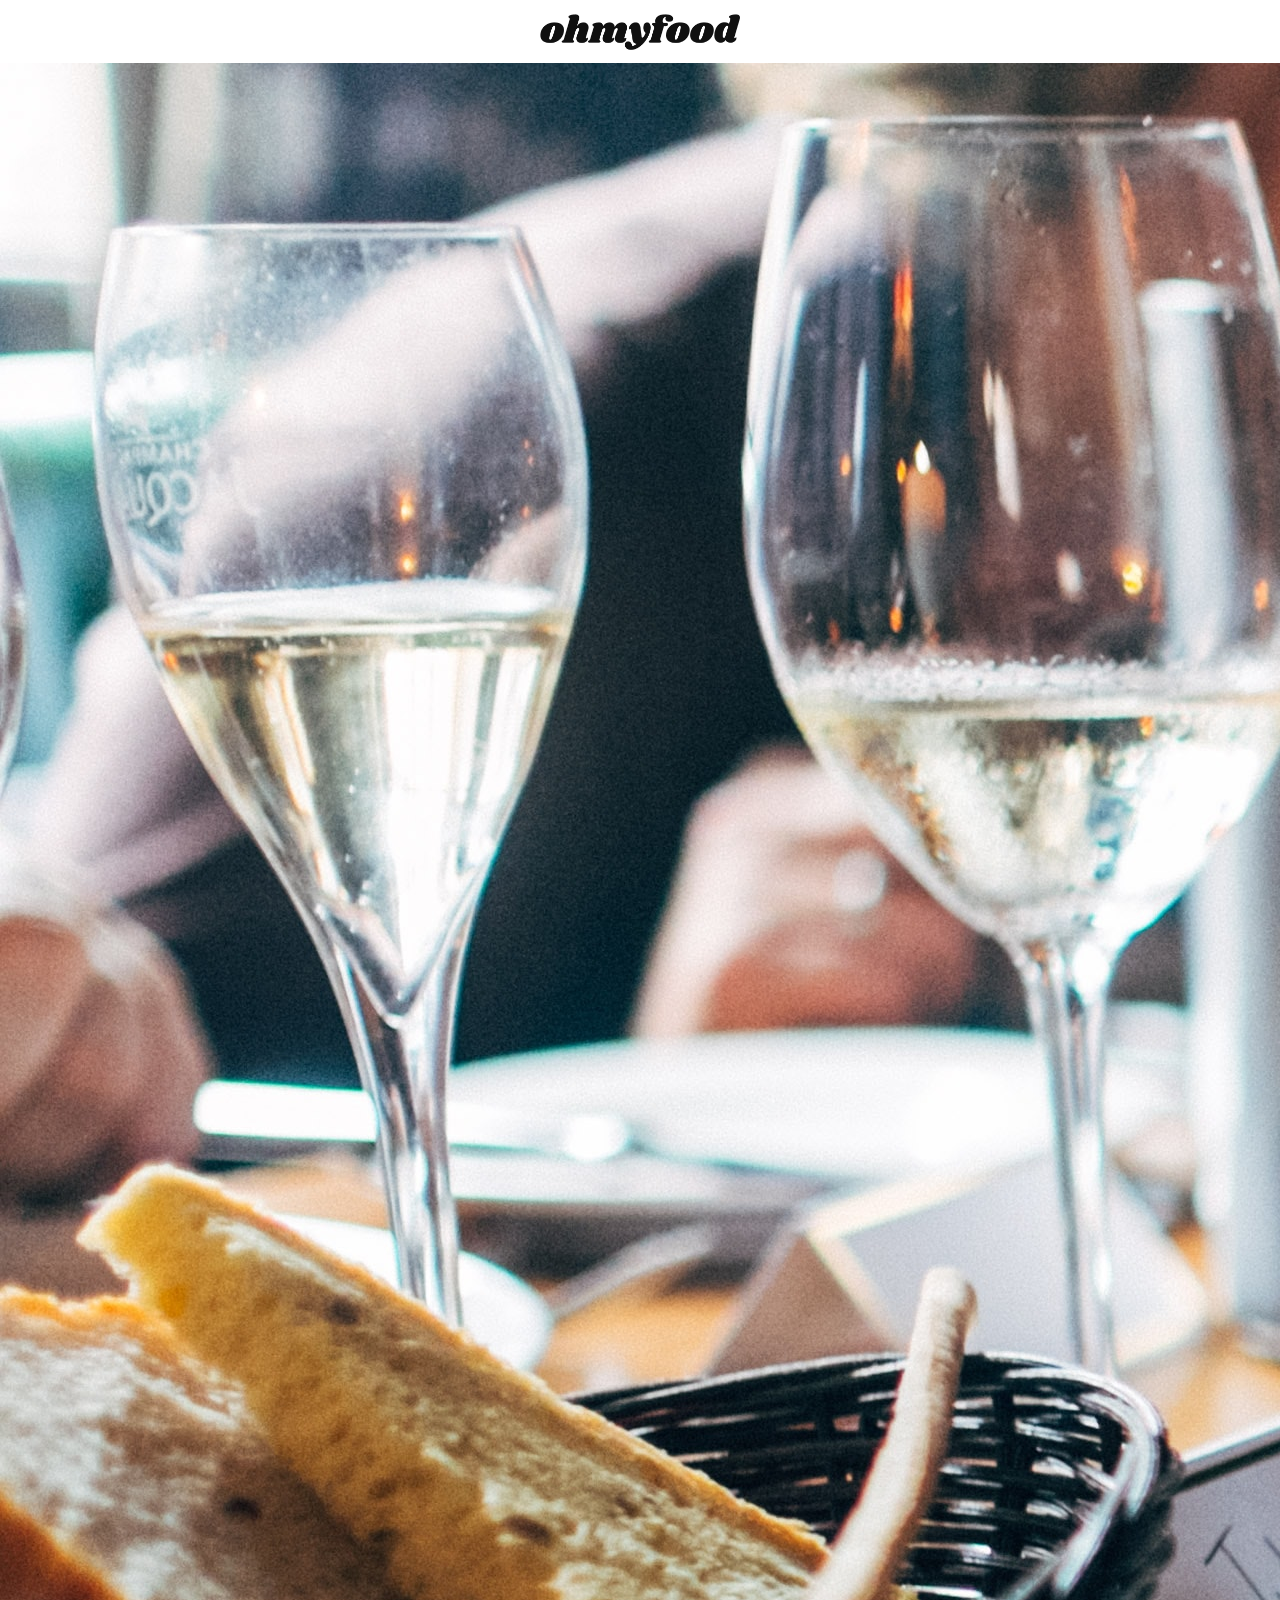
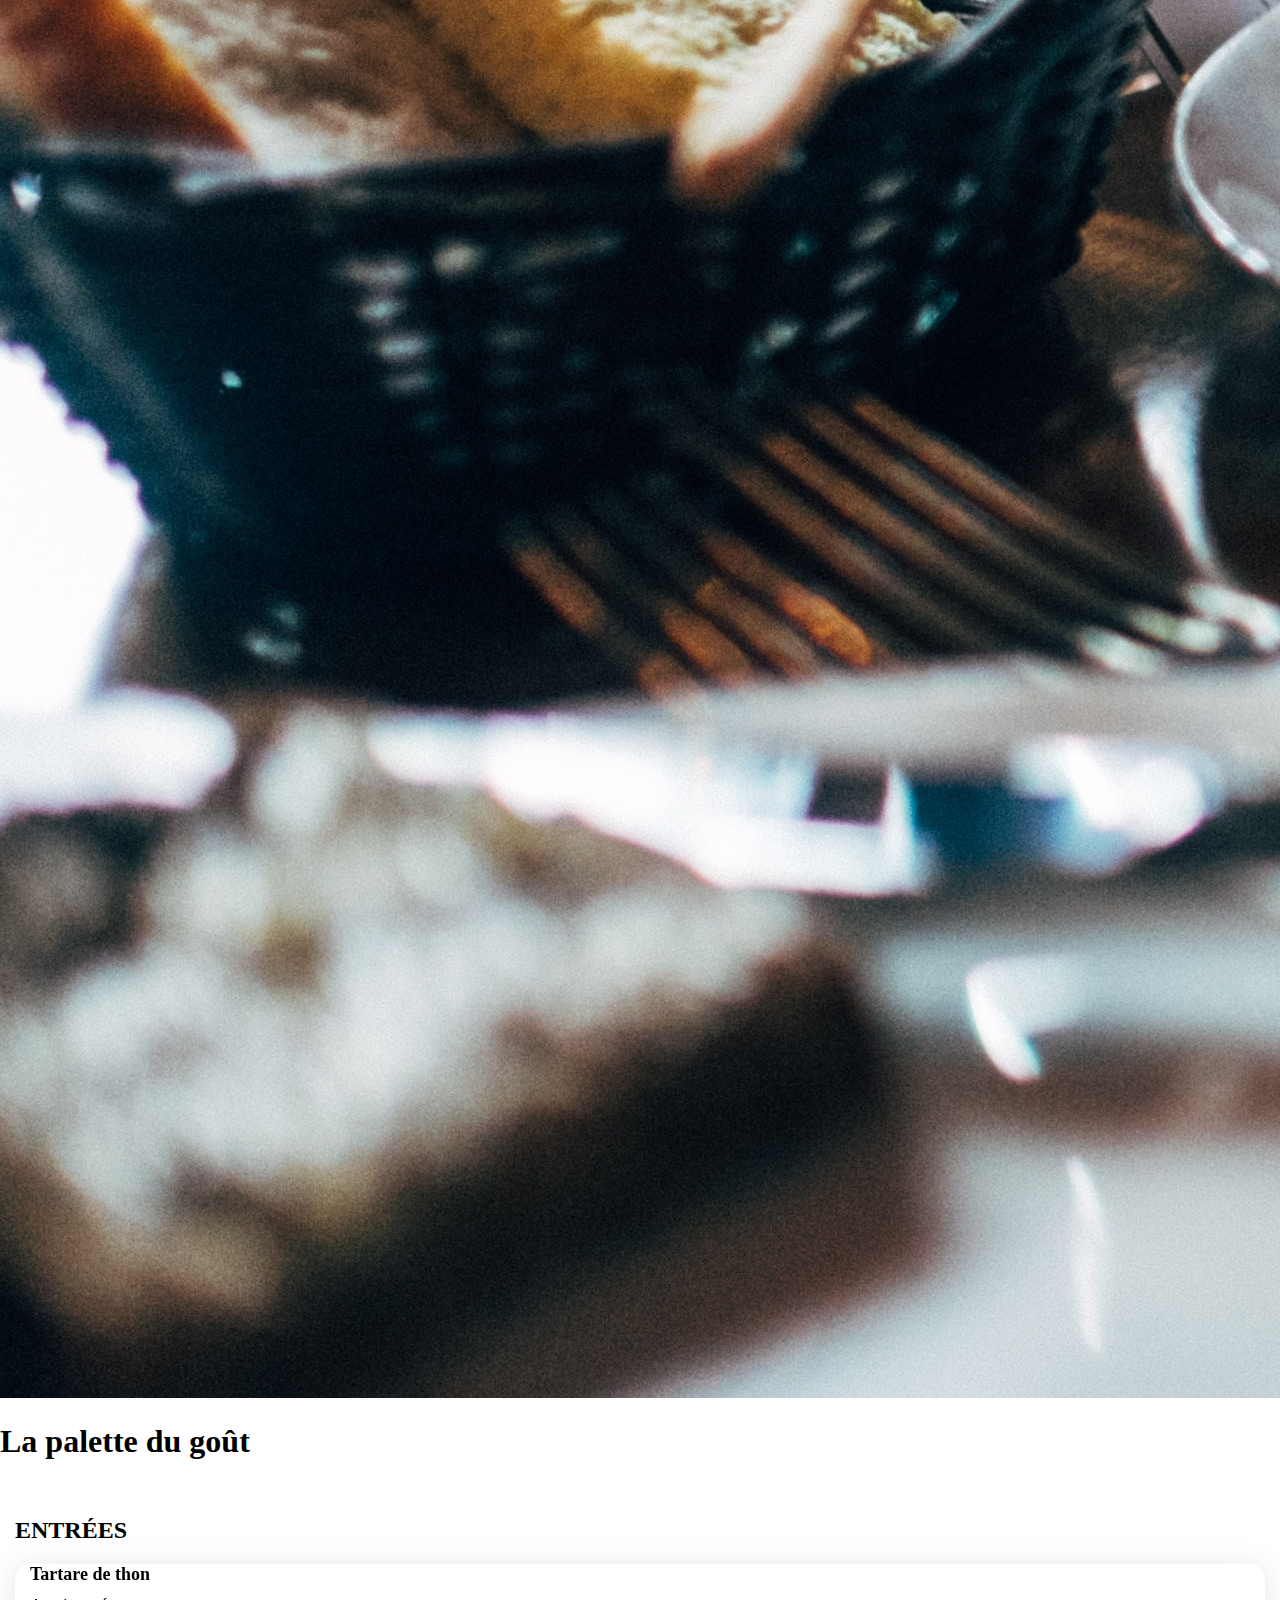
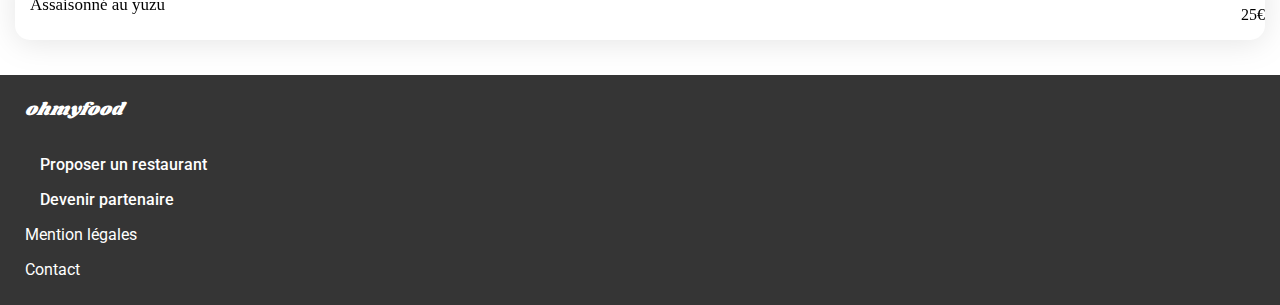
==== menu1.html @ a9d4632d "Restructuration des fichiers du projet et progression" ====
<!DOCTYPE html>
<html lang="fr">
    <head>
        <meta charset="UTF-8">
        <meta name="viewport" content="width=device-width, initial-scale=1.0">
        <title>ohmyfood</title>
        <link rel="preconnect" href="https://fonts.googleapis.com">
        <link rel="preconnect" href="https://fonts.gstatic.com" crossorigin>
        <link href="https://fonts.googleapis.com/css2?family=Roboto:wght@300;500;700&family=Shrikhand&display=swap" rel="stylesheet">
        <link rel="stylesheet" href="https://cdnjs.cloudflare.com/ajax/libs/font-awesome/6.2.1/css/all.min.css"
                integrity="sha512-MV7K8+y+gLIBoVD59lQIYicR65iaqukzvf/nwasF0nqhPay5w/9lJmVM2hMDcnK1OnMGCdVK+iQrJ7lzPJQd1w=="
                crossorigin="anonymous" referrerpolicy="no-referrer">
        <link rel="stylesheet" href="sass/style_menu.css">
        <link rel="stylesheet" href="sass/style_shared.css">   
    </head>
    <body>
        <div class="main-container">
            <header class="header">
                <nav class="header__nav">
                    <a href="index.html"><i class="fa-solid fa-arrow-left"></i></a>
                    <!-- Rajouter fleche icone puis transformer en lien vers index puis flex row -->
                </nav>
                
                <div class="header__logo">
                    <img src="Images+et+textes+Ohmyfood/Images et textes Ohmyfood/images/logo/ohmyfood.png" alt="logo ohmyfood">
                </div>

            </header>
            <main>
                <img class="photo-menu" src="Images+et+textes+Ohmyfood/Images et textes Ohmyfood/images/restaurants/jay-wennington-N_Y88TWmGwA-unsplash.jpg" alt="photo d'un plat du restaurant">
                <div class="menu">
                    <div class="menu__presentation">
                        <h1 class="menu__title">La palette du goût</h1>
                        <i class="fa-regular fa-heart heart-icon"></i>
                    </div>
                    <section class="entrees">
                        <h2 class="entrees-title">ENTRÉES</h2>
                        <div class="card">
                            <h3 class="card-title">Tartare de thon</h3>
                            <div class="card-info">
                                <p class="card-subtitle">Assaisonné au yuzu</p>
                                <p class="card-price">25€</p>
                            </div>
                        </div>

                    </section>



                </div>

            </main>
            <footer class="footer">
                <div class="footer__flex-direction">
                    <article class="footer__article">
                        <h2 class="footer__title">ohmyfood</h2>
                        <p class="footer__subtitle"><i class="fa-solid fa-utensils footer__icon"></i>Proposer un restaurant</p>
                        <p class="footer__subtitle"><i class="fa-solid fa-handshake-angle footer__icon"></i>Devenir partenaire</p>
                        <p>Mention légales</p>
                        <p><a class="contact" href="mailto:ohmyfood@gmail.com">Contact</a></p>
                    </article>
                </div>
            </footer>



        </div>
    </body>
</html>
---- sass/style_menu.css ----
.header__logo {
  display: flex;
  justify-content: center;
  height: 63px;
  align-items: center;
}
.header__logo img {
  height: 36px;
  width: 200px;
}

section {
  padding: 15px;
}

.card {
  background-color: white;
  border-radius: 15px;
  box-sizing: content-box;
  filter: drop-shadow(0px 3px 15px rgba(0, 0, 0, 0.1));
  margin-bottom: 20px;
  padding-left: 15px;
}
.card .card-title {
  margin-top: 10px;
  margin-bottom: 5px;
  font-size: 18px;
  font-weight: 700;
}
.card .card-subtitle {
  margin-top: 5px;
  margin-bottom: 5px;
  font-size: 17px;
  font-weight: 300;
}
.card .card-info {
  display: flex;
  justify-content: space-between;
}/*# sourceMappingURL=style_menu.css.map */
---- sass/style_shared.css ----
body {
  margin: 0px;
  height: 100%;
}

.main-container {
  width: 100%;
  max-width: 1440px;
  min-width: 320px;
  box-sizing: border-box;
}

a {
  text-decoration: none;
  color: black;
}
a:visited {
  color: black;
}

.heart-icon {
  font-size: 22px;
}

.footer {
  background-color: #353535;
  color: white;
  padding: 22px;
  padding-bottom: 10px;
  padding-left: 25px;
}
.footer__title {
  font-family: "Shrikhand", cursive;
  font-size: 18px;
  font-style: italic;
  font-weight: 400;
  margin: 0px;
  padding-bottom: 16px;
}
.footer .footer__subtitle {
  font-family: "Roboto", sans-serif;
  font-size: 16px;
  font-weight: 500;
}
.footer p {
  font-family: "Roboto", sans-serif;
  font-size: 16px;
  font-weight: 400;
}
.footer a {
  color: white;
}
.footer a:visited {
  color: white;
}
.footer__icon {
  padding-right: 15px;
  height: 13px;
  width: 12px;
}

.button {
  background: linear-gradient(to top, #9356DC, #FF79DA);
  border-radius: 25px;
  color: white;
  padding: 15px 20px;
}
.button:visited {
  color: white;
}/*# sourceMappingURL=style_shared.css.map */
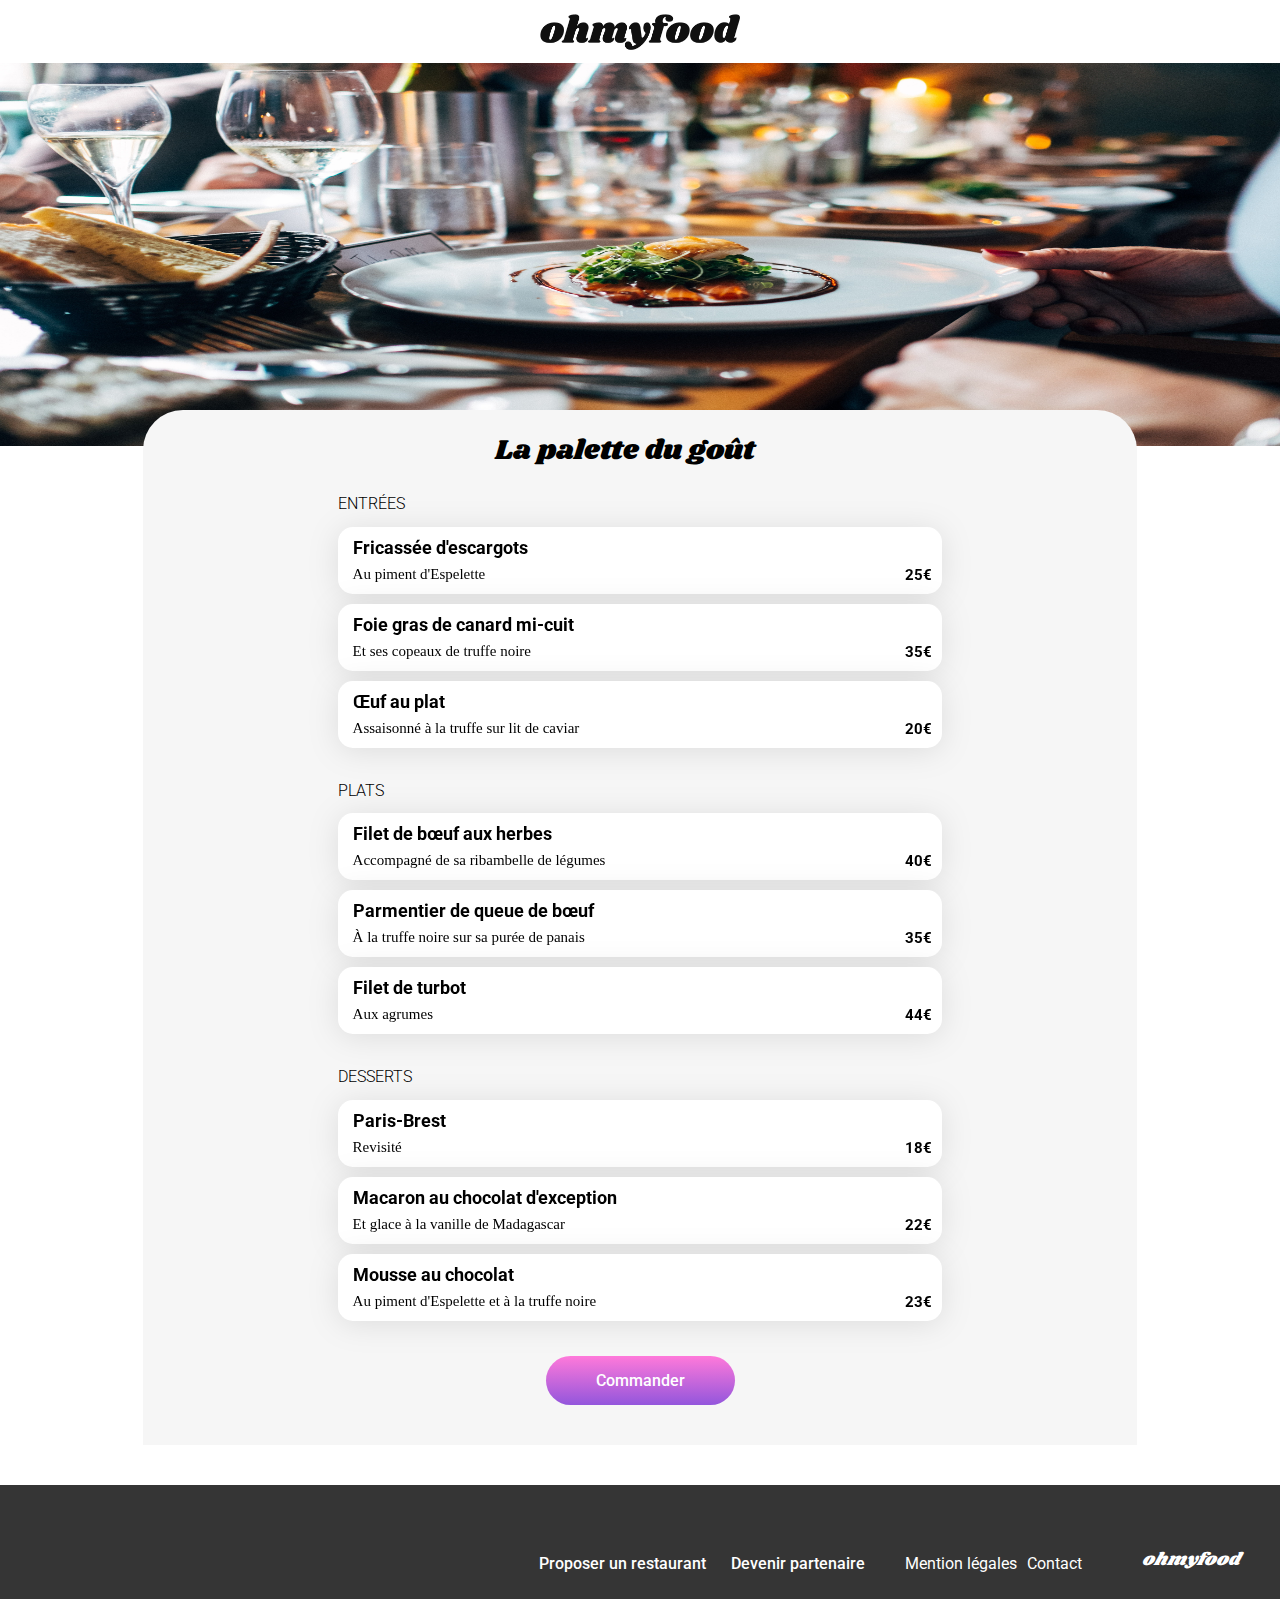
==== commit e3f0ad04: "Version majoritairement complete et debug avant animation" ====
--- a/menu1.html
+++ b/menu1.html
@@ -17,49 +17,112 @@
         <div class="main-container">
             <header class="header">
                 <nav class="header__nav">
-                    <a href="index.html"><i class="fa-solid fa-arrow-left"></i></a>
-                    <!-- Rajouter fleche icone puis transformer en lien vers index puis flex row -->
+                    <a href="index.html"><i class="fa-solid fa-arrow-left"></i> </a>
+                    
                 </nav>
                 
                 <div class="header__logo">
-                    <img src="Images+et+textes+Ohmyfood/Images et textes Ohmyfood/images/logo/ohmyfood.png" alt="logo ohmyfood">
+                    <img src="Images+et+textes+Ohmyfood/Images_et_textes_Ohmyfood/images/logo/ohmyfood.png" alt="logo ohmyfood">
                 </div>
 
             </header>
             <main>
-                <img class="photo-menu" src="Images+et+textes+Ohmyfood/Images et textes Ohmyfood/images/restaurants/jay-wennington-N_Y88TWmGwA-unsplash.jpg" alt="photo d'un plat du restaurant">
+                <img class="photo-menu" src="Images+et+textes+Ohmyfood/Images_et_textes_Ohmyfood/images/restaurants/jay-wennington-N_Y88TWmGwA-unsplash.jpg" alt="photo d'un plat du restaurant">
                 <div class="menu">
                     <div class="menu__presentation">
                         <h1 class="menu__title">La palette du goût</h1>
                         <i class="fa-regular fa-heart heart-icon"></i>
                     </div>
                     <section class="entrees">
-                        <h2 class="entrees-title">ENTRÉES</h2>
+                        <h2 class="section-title">ENTRÉES</h2>
                         <div class="card">
-                            <h3 class="card-title">Tartare de thon</h3>
+                            <h3 class="card-title">Fricassée d'escargots</h3>
                             <div class="card-info">
-                                <p class="card-subtitle">Assaisonné au yuzu</p>
+                                <p class="card-subtitle">Au piment d'Espelette</p>
                                 <p class="card-price">25€</p>
                             </div>
                         </div>
-
+                        <div class="card">
+                            <h3 class="card-title">Foie gras de canard mi-cuit</h3>
+                            <div class="card-info">
+                                <p class="card-subtitle">Et ses copeaux de truffe noire</p>
+                                <p class="card-price">35€</p>
+                            </div>
+                        </div>
+                        <div class="card">
+                            <h3 class="card-title">Œuf au plat</h3>
+                            <div class="card-info">
+                                <p class="card-subtitle">Assaisonné à la truffe sur lit de caviar</p>
+                                <p class="card-price">20€</p>
+                            </div>
+                        </div>
                     </section>
-
-
+                    <section class="plats">
+                        <h2 class="section-title">PLATS</h2>
+                        <div class="card">
+                            <h3 class="card-title">Filet de bœuf aux herbes</h3>
+                            <div class="card-info">
+                                <p class="card-subtitle">Accompagné de sa ribambelle de légumes</p>
+                                <p class="card-price">40€</p>
+                            </div>
+                        </div>
+                        <div class="card">
+                            <h3 class="card-title">Parmentier de queue de bœuf</h3>
+                            <div class="card-info">
+                                <p class="card-subtitle">À la truffe noire sur sa purée de panais</p>
+                                <p class="card-price">35€</p>
+                            </div>
+                        </div>
+                        <div class="card">
+                            <h3 class="card-title">Filet de turbot</h3>
+                            <div class="card-info">
+                                <p class="card-subtitle">Aux agrumes</p>
+                                <p class="card-price">44€</p>
+                            </div>
+                        </div>
+                    </section>
+                    <section class="desserts">
+                        <h2 class="section-title">DESSERTS</h2>
+                        <div class="card">
+                            <h3 class="card-title">Paris-Brest</h3>
+                            <div class="card-info">
+                                <p class="card-subtitle">Revisité</p>
+                                <p class="card-price">18€</p>
+                            </div>
+                        </div>
+                        <div class="card">
+                            <h3 class="card-title">Macaron au chocolat d'exception </h3>
+                            <div class="card-info">
+                                <p class="card-subtitle">Et glace à la vanille de Madagascar</p>
+                                <p class="card-price">22€</p>
+                            </div>
+                        </div>
+                        <div class="card">
+                            <h3 class="card-title">Mousse au chocolat</h3>
+                            <div class="card-info">
+                                <p class="card-subtitle">Au piment d'Espelette et à la truffe noire</p>
+                                <p class="card-price">23€</p>
+                            </div>
+                        </div>
+                    </section>
+                    <div class="button-display">
+                        <a class="button" href="#">Commander</a>
+                    </div>
+                    
 
                 </div>
 
             </main>
             <footer class="footer">
-                <div class="footer__flex-direction">
-                    <article class="footer__article">
-                        <h2 class="footer__title">ohmyfood</h2>
-                        <p class="footer__subtitle"><i class="fa-solid fa-utensils footer__icon"></i>Proposer un restaurant</p>
-                        <p class="footer__subtitle"><i class="fa-solid fa-handshake-angle footer__icon"></i>Devenir partenaire</p>
-                        <p>Mention légales</p>
-                        <p><a class="contact" href="mailto:ohmyfood@gmail.com">Contact</a></p>
-                    </article>
-                </div>
+                
+                <article class="footer__article">
+                    <h2 id="footer__order5" class="footer__title">ohmyfood</h2>
+                    <p id="footer__order1" class="footer__subtitle"><i class="fa-solid fa-utensils footer__icon"></i>Proposer un restaurant</p>
+                    <p id="footer__order2" class="footer__subtitle"><i class="fa-solid fa-handshake-angle footer__icon"></i>Devenir partenaire</p>
+                    <p id="footer__order3">Mention légales</p>
+                    <p id="footer__order4"><a class="contact" href="mailto:ohmyfood@gmail.com">Contact</a></p>
+                </article>
+                
             </footer>
 
 
--- a/sass/style_menu.css
+++ b/sass/style_menu.css
@@ -1,3 +1,6 @@
+.header {
+  position: relative;
+}
 .header__logo {
   display: flex;
   justify-content: center;
@@ -8,9 +11,83 @@
   height: 36px;
   width: 200px;
 }
+.header__nav {
+  position: absolute;
+  top: 20px;
+}
+.header__nav .fa-arrow-left {
+  padding-left: 15px;
+  font-size: 20px;
+}
 
 section {
-  padding: 15px;
+  padding-bottom: 10px;
+}
+
+.photo-menu {
+  height: 275px;
+  width: 100%;
+}
+@media screen and (min-width: 1024px) {
+  .photo-menu {
+    height: 383px;
+  }
+}
+
+.menu {
+  background-color: #F6F6F6;
+  border-top-left-radius: 40px;
+  border-top-right-radius: 40px;
+  position: relative;
+  top: -40px;
+  padding-top: 20px;
+  padding-left: 17px;
+  padding-right: 17px;
+  padding-bottom: 40px;
+}
+@media screen and (min-width: 1024px) {
+  .menu {
+    width: 75%;
+    margin: auto;
+  }
+  .menu section {
+    width: 63%;
+    margin: auto;
+  }
+}
+.menu__presentation {
+  display: flex;
+  align-items: center;
+}
+@media screen and (min-width: 1024px) {
+  .menu__presentation {
+    justify-content: center;
+  }
+}
+.menu__title {
+  font-family: "Shrikhand", cursive;
+  font-weight: 400;
+  font-size: 28px;
+  margin: 0px;
+  padding-bottom: 10px;
+}
+.menu .heart-icon {
+  padding-left: 30px;
+  padding-bottom: 10px;
+}
+.menu .section-title {
+  font-family: "Roboto", sans-serif;
+  font-weight: 300;
+  font-size: 16px;
+}
+.menu .button-display {
+  display: flex;
+  justify-content: center;
+  padding-top: 15px;
+}
+.menu .button {
+  padding-left: 50px;
+  padding-right: 50px;
 }
 
 .card {
@@ -18,20 +95,29 @@
   border-radius: 15px;
   box-sizing: content-box;
   filter: drop-shadow(0px 3px 15px rgba(0, 0, 0, 0.1));
-  margin-bottom: 20px;
+  margin-bottom: 10px;
   padding-left: 15px;
 }
 .card .card-title {
-  margin-top: 10px;
-  margin-bottom: 5px;
+  padding-top: 10px;
+  margin: 0px;
+  font-family: "Roboto", sans-serif;
   font-size: 18px;
   font-weight: 700;
 }
 .card .card-subtitle {
-  margin-top: 5px;
-  margin-bottom: 5px;
-  font-size: 17px;
+  margin-top: 8px;
+  margin-bottom: 10px;
+  font-size: 15px;
   font-weight: 300;
+}
+.card .card-price {
+  margin-top: 8px;
+  margin-bottom: 10px;
+  padding-right: 10px;
+  font-family: "Roboto", sans-serif;
+  font-weight: 700;
+  font-size: 15px;
 }
 .card .card-info {
   display: flex;
--- a/sass/style_shared.css
+++ b/sass/style_shared.css
@@ -8,6 +8,7 @@
   max-width: 1440px;
   min-width: 320px;
   box-sizing: border-box;
+  margin: auto;
 }
 
 a {
@@ -28,6 +29,43 @@
   padding: 22px;
   padding-bottom: 10px;
   padding-left: 25px;
+  min-height: 114px;
+}
+@media screen and (min-width: 1024px) {
+  .footer {
+    display: flex;
+    justify-content: flex-end;
+    align-items: flex-end;
+    padding: 0px;
+  }
+  .footer__article {
+    display: flex;
+    flex-direction: row;
+    flex-wrap: nowrap;
+    justify-content: flex-end;
+    align-items: flex-end;
+    padding-bottom: 10px;
+  }
+  .footer #footer__order1 {
+    order: 1;
+  }
+  .footer #footer__order2 {
+    order: 2;
+    padding-left: 10px;
+  }
+  .footer #footer__order3 {
+    order: 3;
+    padding-left: 40px;
+  }
+  .footer #footer__order4 {
+    order: 4;
+    padding-left: 10px;
+  }
+  .footer #footer__order5 {
+    order: 5;
+    padding-right: 40px;
+    padding-left: 60px;
+  }
 }
 .footer__title {
   font-family: "Shrikhand", cursive;
@@ -64,6 +102,9 @@
   border-radius: 25px;
   color: white;
   padding: 15px 20px;
+  font-family: "Roboto", sans-serif;
+  font-weight: 500;
+  font-size: 16px;
 }
 .button:visited {
   color: white;
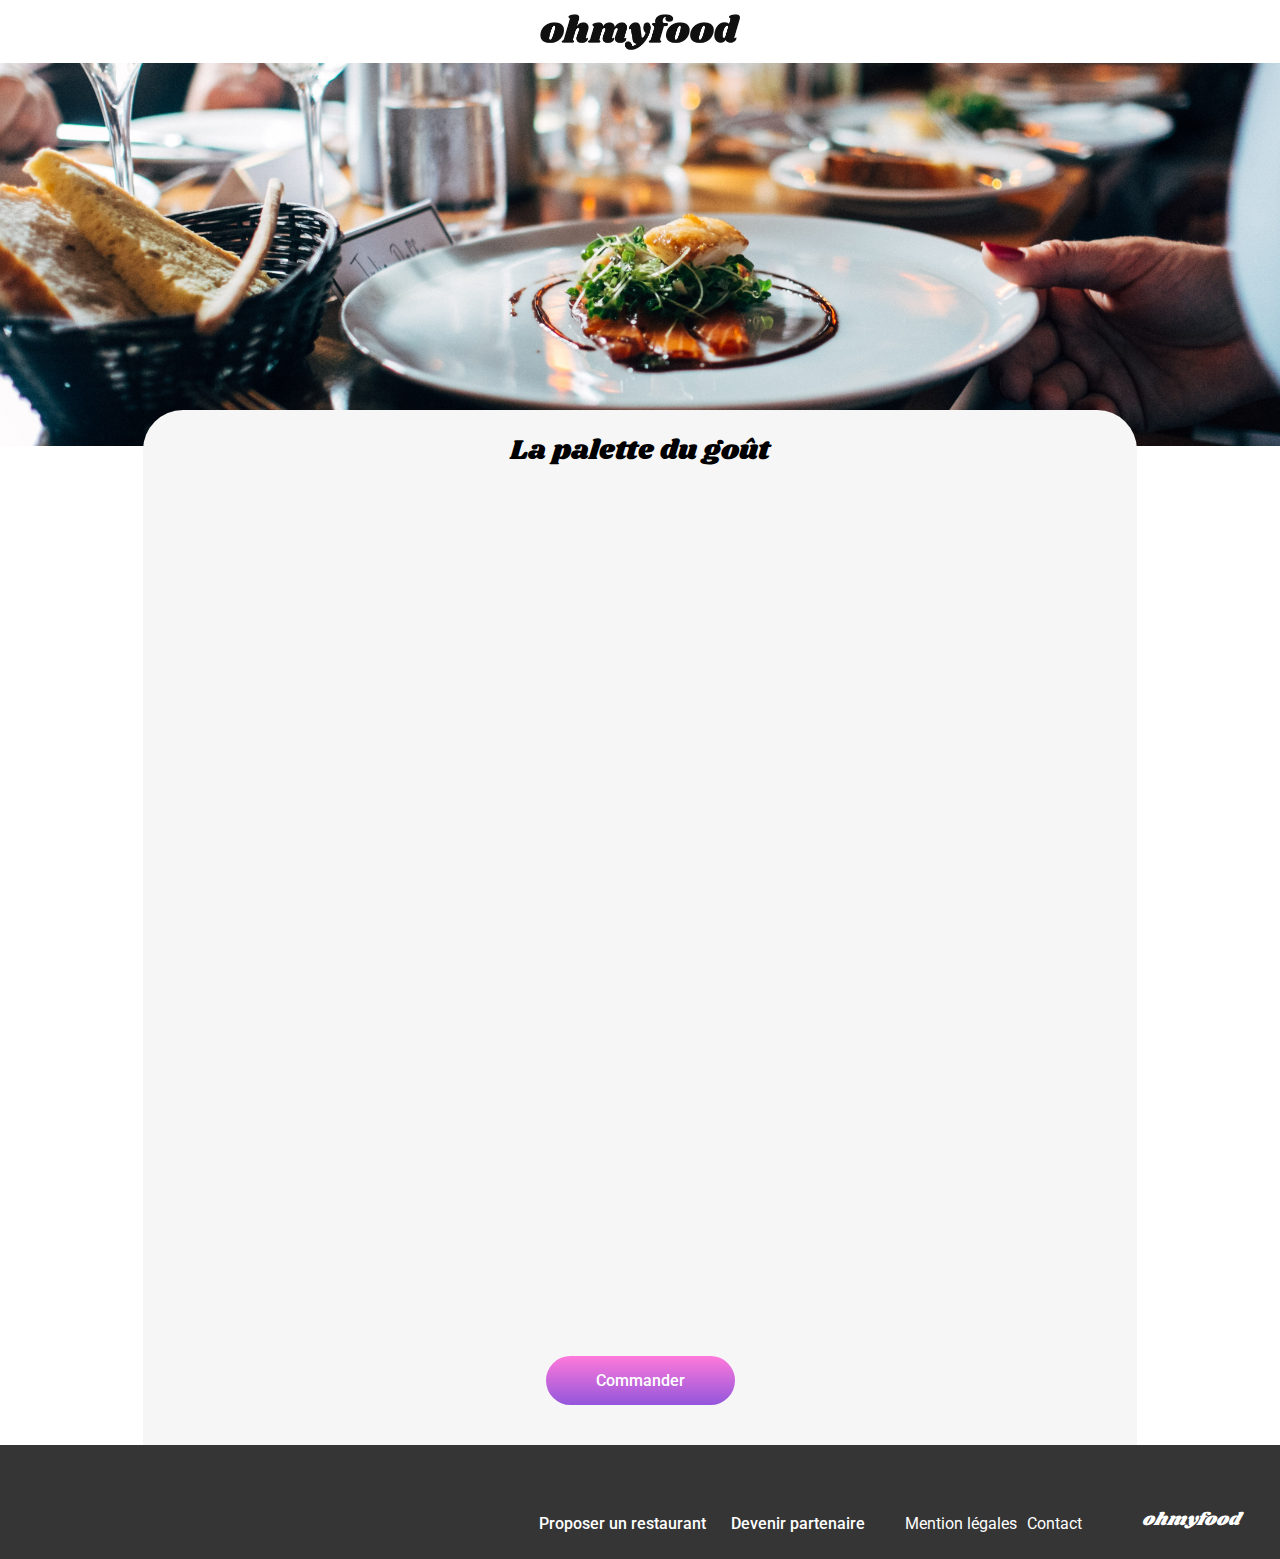
==== commit 1ef0fada: "Version finale a presenter pour validation" ====
--- a/menu1.html
+++ b/menu1.html
@@ -30,16 +30,23 @@
                 <img class="photo-menu" src="Images+et+textes+Ohmyfood/Images_et_textes_Ohmyfood/images/restaurants/jay-wennington-N_Y88TWmGwA-unsplash.jpg" alt="photo d'un plat du restaurant">
                 <div class="menu">
                     <div class="menu__presentation">
-                        <h1 class="menu__title">La palette du goût</h1>
-                        <i class="fa-regular fa-heart heart-icon"></i>
+                        <h1 class="menu__title">La palette du goût
+                            <i class="fa-regular fa-heart heart-empty"></i>
+                            <i class="fa-solid fa-heart heart-gradient"></i>
+                        </h1>
+                        
                     </div>
                     <section class="entrees">
                         <h2 class="section-title">ENTRÉES</h2>
+                        <hr>
                         <div class="card">
                             <h3 class="card-title">Fricassée d'escargots</h3>
                             <div class="card-info">
                                 <p class="card-subtitle">Au piment d'Espelette</p>
                                 <p class="card-price">25€</p>
+                            </div>
+                            <div class="card-check">
+                                <i class="fa-solid fa-check"></i>
                             </div>
                         </div>
                         <div class="card">
@@ -48,6 +55,9 @@
                                 <p class="card-subtitle">Et ses copeaux de truffe noire</p>
                                 <p class="card-price">35€</p>
                             </div>
+                            <div class="card-check">
+                                <i class="fa-solid fa-check"></i>
+                            </div>
                         </div>
                         <div class="card">
                             <h3 class="card-title">Œuf au plat</h3>
@@ -55,15 +65,22 @@
                                 <p class="card-subtitle">Assaisonné à la truffe sur lit de caviar</p>
                                 <p class="card-price">20€</p>
                             </div>
+                            <div class="card-check">
+                                <i class="fa-solid fa-check"></i>
+                            </div>
                         </div>
                     </section>
                     <section class="plats">
                         <h2 class="section-title">PLATS</h2>
+                        <hr>
                         <div class="card">
                             <h3 class="card-title">Filet de bœuf aux herbes</h3>
                             <div class="card-info">
                                 <p class="card-subtitle">Accompagné de sa ribambelle de légumes</p>
                                 <p class="card-price">40€</p>
+                            </div>
+                            <div class="card-check">
+                                <i class="fa-solid fa-check"></i>
                             </div>
                         </div>
                         <div class="card">
@@ -72,6 +89,9 @@
                                 <p class="card-subtitle">À la truffe noire sur sa purée de panais</p>
                                 <p class="card-price">35€</p>
                             </div>
+                            <div class="card-check">
+                                <i class="fa-solid fa-check"></i>
+                            </div>
                         </div>
                         <div class="card">
                             <h3 class="card-title">Filet de turbot</h3>
@@ -79,22 +99,32 @@
                                 <p class="card-subtitle">Aux agrumes</p>
                                 <p class="card-price">44€</p>
                             </div>
+                            <div class="card-check">
+                                <i class="fa-solid fa-check"></i>
+                            </div>
                         </div>
                     </section>
                     <section class="desserts">
                         <h2 class="section-title">DESSERTS</h2>
+                        <hr>
                         <div class="card">
                             <h3 class="card-title">Paris-Brest</h3>
                             <div class="card-info">
                                 <p class="card-subtitle">Revisité</p>
                                 <p class="card-price">18€</p>
                             </div>
+                            <div class="card-check">
+                                <i class="fa-solid fa-check"></i>
+                            </div>
                         </div>
                         <div class="card">
-                            <h3 class="card-title">Macaron au chocolat d'exception </h3>
+                            <h3 class="card-title">Macaron au chocolat d'exception</h3>
                             <div class="card-info">
                                 <p class="card-subtitle">Et glace à la vanille de Madagascar</p>
                                 <p class="card-price">22€</p>
+                            </div>
+                            <div class="card-check">
+                                <i class="fa-solid fa-check"></i>
                             </div>
                         </div>
                         <div class="card">
@@ -102,6 +132,9 @@
                             <div class="card-info">
                                 <p class="card-subtitle">Au piment d'Espelette et à la truffe noire</p>
                                 <p class="card-price">23€</p>
+                            </div>
+                            <div class="card-check">
+                                <i class="fa-solid fa-check"></i>
                             </div>
                         </div>
                     </section>
--- a/sass/style_menu.css
+++ b/sass/style_menu.css
@@ -22,11 +22,23 @@
 
 section {
   padding-bottom: 10px;
+  position: relative;
+}
+section hr {
+  width: 40px;
+  background-color: #99E2D0;
+  border: transparent;
+  height: 3px;
+  position: absolute;
+  top: 13px;
+  left: 2px;
 }
 
 .photo-menu {
   height: 275px;
   width: 100%;
+  -o-object-fit: cover;
+     object-fit: cover;
 }
 @media screen and (min-width: 1024px) {
   .photo-menu {
@@ -40,6 +52,7 @@
   border-top-right-radius: 40px;
   position: relative;
   top: -40px;
+  margin-bottom: -40px;
   padding-top: 20px;
   padding-left: 17px;
   padding-right: 17px;
@@ -49,6 +62,7 @@
   .menu {
     width: 75%;
     margin: auto;
+    margin-bottom: -40px;
   }
   .menu section {
     width: 63%;
@@ -59,7 +73,7 @@
   display: flex;
   align-items: center;
 }
-@media screen and (min-width: 1024px) {
+@media screen and (min-width: 768px) {
   .menu__presentation {
     justify-content: center;
   }
@@ -70,10 +84,12 @@
   font-size: 28px;
   margin: 0px;
   padding-bottom: 10px;
-}
-.menu .heart-icon {
-  padding-left: 30px;
-  padding-bottom: 10px;
+  position: relative;
+}
+.menu .fa-heart {
+  position: absolute;
+  top: 10px;
+  right: -40px;
 }
 .menu .section-title {
   font-family: "Roboto", sans-serif;
@@ -97,6 +113,7 @@
   filter: drop-shadow(0px 3px 15px rgba(0, 0, 0, 0.1));
   margin-bottom: 10px;
   padding-left: 15px;
+  position: relative;
 }
 .card .card-title {
   padding-top: 10px;
@@ -104,16 +121,24 @@
   font-family: "Roboto", sans-serif;
   font-size: 18px;
   font-weight: 700;
+  overflow: hidden;
+  white-space: nowrap;
+  text-overflow: ellipsis;
 }
 .card .card-subtitle {
   margin-top: 8px;
   margin-bottom: 10px;
   font-size: 15px;
   font-weight: 300;
+  font-family: "Roboto", sans-serif;
+  overflow: hidden;
+  white-space: nowrap;
+  text-overflow: ellipsis;
 }
 .card .card-price {
   margin-top: 8px;
   margin-bottom: 10px;
+  margin-left: 8px;
   padding-right: 10px;
   font-family: "Roboto", sans-serif;
   font-weight: 700;
@@ -122,4 +147,81 @@
 .card .card-info {
   display: flex;
   justify-content: space-between;
+  min-width: 0px;
+}
+.card .card-check {
+  width: 0px;
+  background-color: #99E2D0;
+  height: 68px;
+  display: flex;
+  justify-content: center;
+  align-items: center;
+  border-top-right-radius: 15px;
+  border-bottom-right-radius: 15px;
+  position: absolute;
+  top: 0px;
+  right: 0px;
+}
+.card .card-check .fa-check {
+  color: #99E2D0;
+  border-radius: 25px;
+  border: solid 1px white;
+  background-color: white;
+  opacity: 0;
+}
+.card:hover {
+  transition: padding-right 500ms;
+  padding-right: 60px;
+}
+.card:hover .card-check {
+  transition: width 500ms;
+  width: 60px;
+}
+.card:hover .card-check .fa-check {
+  transition: opacity 200ms;
+  opacity: 1;
+}
+.card:not(:hover) {
+  padding-right: 0px;
+  transition: padding-right 500ms;
+}
+.card:not(:hover) .card-check {
+  transition: width 500ms;
+  width: 0px;
+}
+.card:not(:hover) .card-check .fa-check {
+  transition: opacity 200ms;
+  opacity: 0;
+}
+
+@keyframes apparition {
+  0% {
+    opacity: 0;
+  }
+  100% {
+    opacity: 1;
+  }
+}
+.entrees {
+  animation: apparition 800ms;
+  animation-delay: 500ms;
+  animation-timing-function: ease-in-out;
+  animation-fill-mode: forwards;
+  opacity: 0;
+}
+
+.plats {
+  animation: apparition 800ms;
+  animation-delay: 1s;
+  animation-timing-function: ease-in-out;
+  animation-fill-mode: forwards;
+  opacity: 0;
+}
+
+.desserts {
+  animation: apparition 800ms;
+  animation-delay: 1500ms;
+  animation-timing-function: ease-in-out;
+  animation-fill-mode: forwards;
+  opacity: 0;
 }/*# sourceMappingURL=style_menu.css.map */--- a/sass/style_shared.css
+++ b/sass/style_shared.css
@@ -19,8 +19,30 @@
   color: black;
 }
 
-.heart-icon {
+.fa-heart {
   font-size: 22px;
+}
+
+.heart-empty {
+  z-index: 1;
+  opacity: 1;
+  transition: opacity 500ms;
+}
+.heart-empty:hover {
+  opacity: 0;
+}
+
+.heart-gradient {
+  background-clip: text;
+  background-image: linear-gradient(to top, #9356DC, #FF79DA);
+  -webkit-text-fill-color: transparent;
+  -webkit-background-clip: text;
+  opacity: 0;
+  z-index: 1;
+  transition: opacity 500ms;
+}
+.heart-gradient:hover {
+  opacity: 1;
 }
 
 .footer {
@@ -105,6 +127,12 @@
   font-family: "Roboto", sans-serif;
   font-weight: 500;
   font-size: 16px;
+  transition-duration: 500ms;
+  transition-property: box-shadow, opacity;
+}
+.button:hover {
+  box-shadow: 0px 4px 10px 0px rgba(0, 0, 0, 0.25);
+  opacity: 0.85;
 }
 .button:visited {
   color: white;
